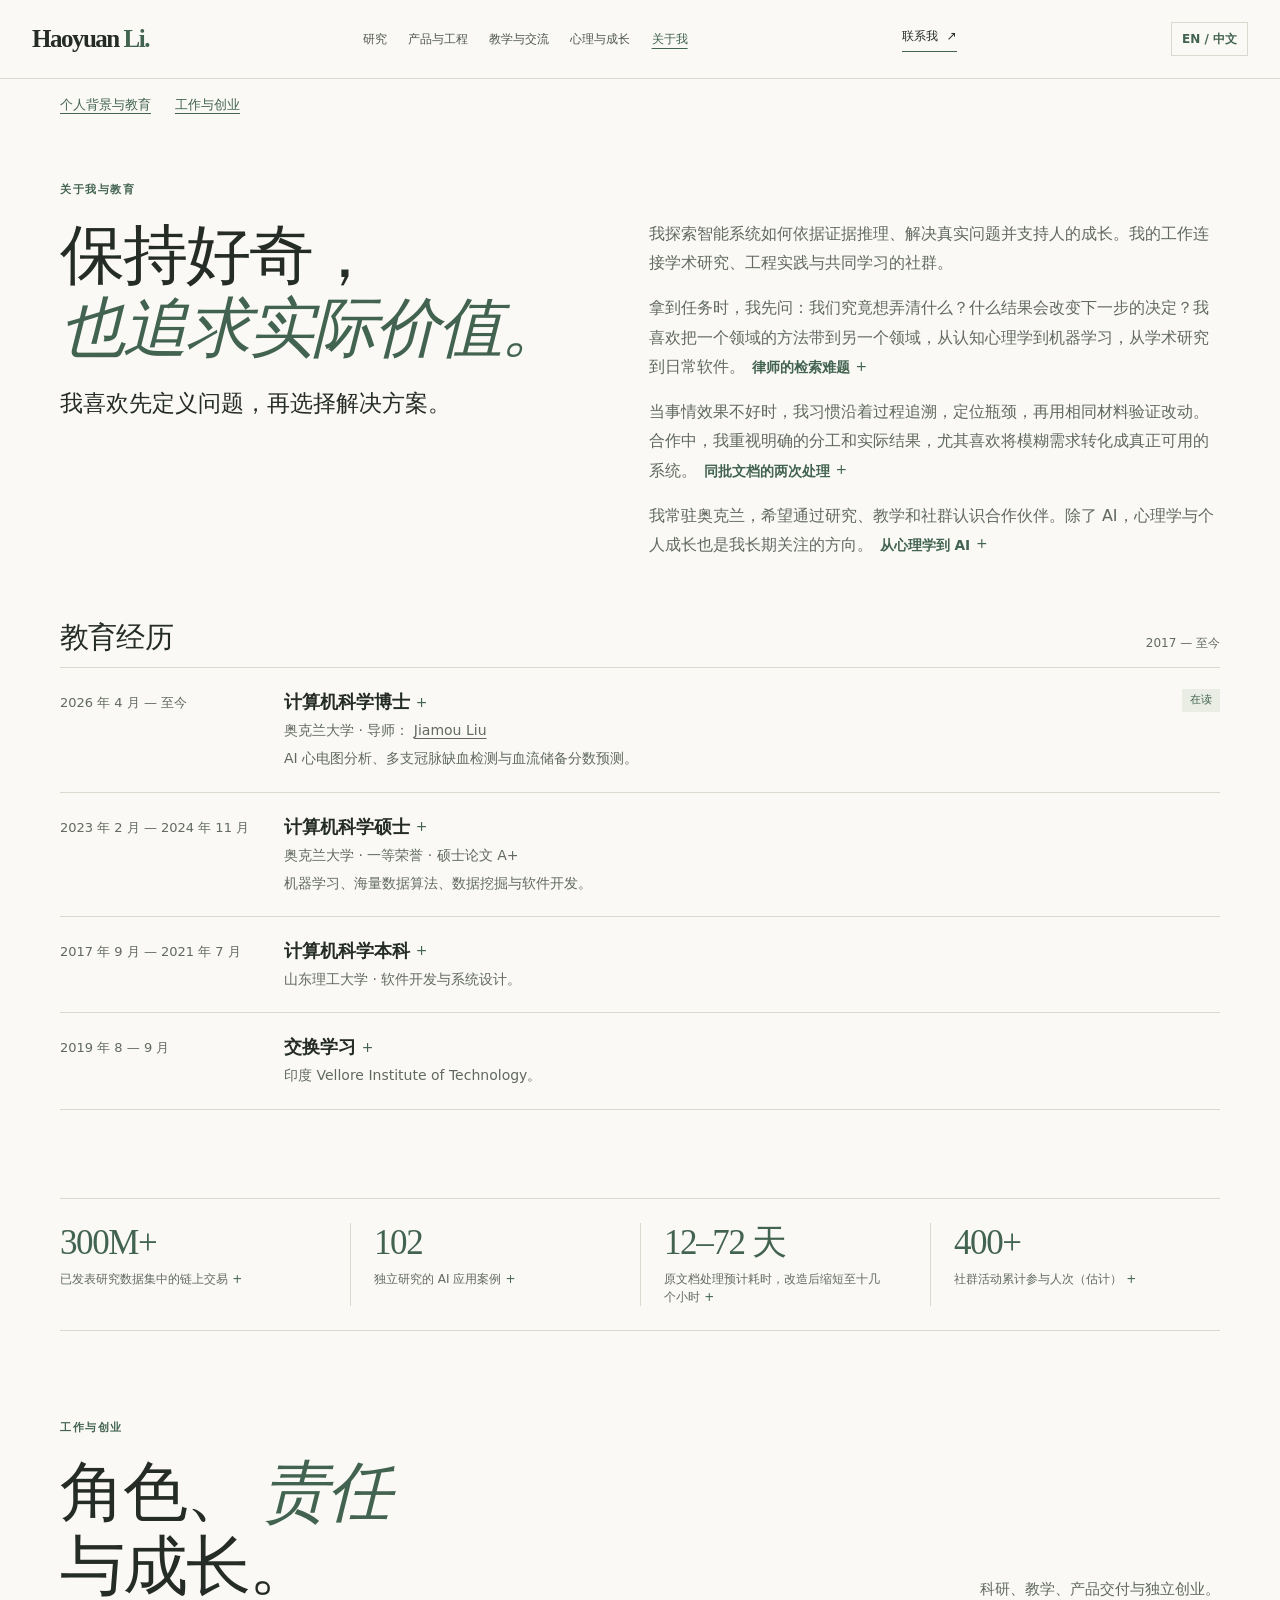
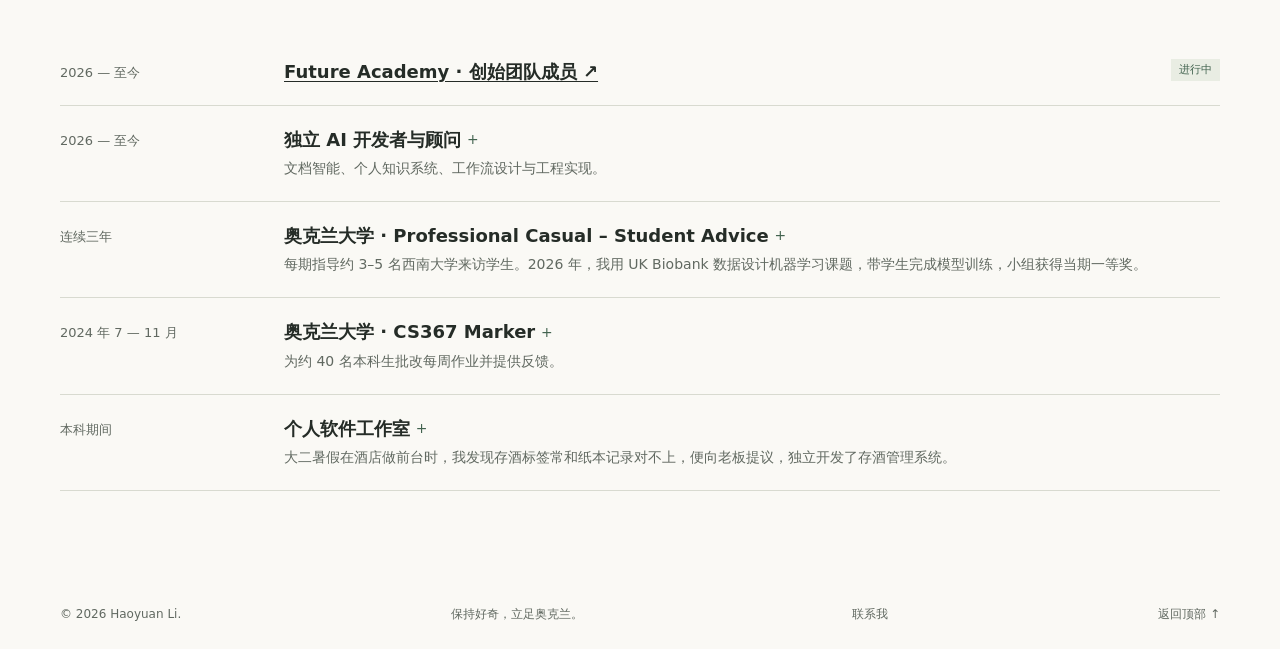
==== about-zh.html @ 409feafe "Organize the bilingual portfolio around four areas and three featured cases" ====
<!DOCTYPE html>
<html lang="zh-CN">
<head>
<meta charset="utf-8"><meta content="width=device-width,initial-scale=1" name="viewport"><meta content="#f8f7f2" name="theme-color"><meta content="Haoyuan (Erickson) Li — 奥克兰的 AI 研究者、开发者与教育者。" name="description"><title>关于我 · Haoyuan Li</title><link href="styles.css?v=sections1" rel="stylesheet">
</head>
<body data-page="about">
<a class="skip" href="#main">跳到正文</a>
<header class="site-header"><div class="nav-wrap"><a class="brand" href="zh.html">Haoyuan<span> Li.</span></a><button aria-controls="navLinks" aria-expanded="false" class="mobile-menu" id="menuToggle">菜单 <span>☰</span></button><nav aria-label="Main navigation" id="navLinks"><a href="research-zh.html">研究</a><a href="projects-zh.html">产品与工程</a><a href="community-zh.html">教学与交流</a><a href="wellbeing-zh.html">心理与成长</a><a href="about-zh.html" aria-current="page">关于我</a></nav><a class="nav-contact" href="zh.html#contact">联系我 <span>↗</span></a><a aria-label="Switch to English" class="language-switch" href="about.html">EN / 中文</a></div></header>
<main id="main">
<div class="page-index wrap"><a href="#about">个人背景与教育</a><a href="#experience">工作与创业</a></div>
<section class="wrap section" id="about"><div class="section-label">关于我与教育</div><div class="intro-grid"><div><h1 class="section-title">保持好奇，<br><em>也追求实际价值。</em></h1><p class="lead">我喜欢先定义问题，再选择解决方案。</p></div><div class="prose"><p>我探索智能系统如何依据证据推理、解决真实问题并支持人的成长。我的工作连接学术研究、工程实践与共同学习的社群。</p><p data-detail-card="approach">拿到任务时，我先问：我们究竟想弄清什么？什么结果会改变下一步的决定？我喜欢把一个领域的方法带到另一个领域，从认知心理学到机器学习，从学术研究到日常软件。<button type="button" class="detail-trigger inline-detail" data-detail="approach" aria-haspopup="dialog" aria-controls="entry-dialog" aria-label="查看详情 · 律师的检索难题">律师的检索难题<span class="detail-plus" aria-hidden="true">+</span></button></p><p data-detail-card="improve">当事情效果不好时，我习惯沿着过程追溯，定位瓶颈，再用相同材料验证改动。合作中，我重视明确的分工和实际结果，尤其喜欢将模糊需求转化成真正可用的系统。<button type="button" class="detail-trigger inline-detail" data-detail="improve" aria-haspopup="dialog" aria-controls="entry-dialog" aria-label="查看详情 · 同批文档的两次处理">同批文档的两次处理<span class="detail-plus" aria-hidden="true">+</span></button></p><p data-detail-card="connections">我常驻奥克兰，希望通过研究、教学和社群认识合作伙伴。除了 AI，心理学与个人成长也是我长期关注的方向。<button type="button" class="detail-trigger inline-detail" data-detail="connections" aria-haspopup="dialog" aria-controls="entry-dialog" aria-label="查看详情 · 从心理学到 AI">从心理学到 AI<span class="detail-plus" aria-hidden="true">+</span></button></p></div></div>
<div class="subhead"><h3>教育经历</h3><span>2017 — 至今</span></div><div class="timeline"><article data-detail-card="phd"><time>2026 年 4 月 — 至今</time><div><h4><button type="button" class="detail-trigger" data-detail="phd" aria-haspopup="dialog" aria-controls="entry-dialog" aria-label="查看详情 · 计算机科学博士">计算机科学博士<span class="detail-plus" aria-hidden="true">+</span></button></h4><p>奥克兰大学 · 导师： <a href="https://profiles.auckland.ac.nz/jiamou-liu" rel="noopener noreferrer" target="_blank">Jiamou Liu</a></p><p>AI 心电图分析、多支冠脉缺血检测与血流储备分数预测。</p></div><span class="tag">在读</span></article><article data-detail-card="masters"><time>2023 年 2 月 — 2024 年 11 月</time><div><h4><button type="button" class="detail-trigger" data-detail="masters" aria-haspopup="dialog" aria-controls="entry-dialog" aria-label="查看详情 · 计算机科学硕士">计算机科学硕士<span class="detail-plus" aria-hidden="true">+</span></button></h4><p>奥克兰大学 · 一等荣誉 · 硕士论文 A+</p><p>机器学习、海量数据算法、数据挖掘与软件开发。</p></div></article><article data-detail-card="bachelor"><time>2017 年 9 月 — 2021 年 7 月</time><div><h4><button type="button" class="detail-trigger" data-detail="bachelor" aria-haspopup="dialog" aria-controls="entry-dialog" aria-label="查看详情 · 计算机科学本科">计算机科学本科<span class="detail-plus" aria-hidden="true">+</span></button></h4><p>山东理工大学 · 软件开发与系统设计。</p></div></article><article data-detail-card="exchange"><time>2019 年 8 — 9 月</time><div><h4><button type="button" class="detail-trigger" data-detail="exchange" aria-haspopup="dialog" aria-controls="entry-dialog" aria-label="查看详情 · 交换学习">交换学习<span class="detail-plus" aria-hidden="true">+</span></button></h4><p>印度 Vellore Institute of Technology。</p></div></article></div></section>
<div class="wrap"><div class="stats-strip"><div data-detail-card="eth"><strong><button type="button" class="detail-trigger" data-detail="eth" aria-haspopup="dialog" aria-controls="entry-dialog" aria-label="查看详情 · 300M+ 已发表研究数据集中的链上交易">300M+</button></strong><span class="stat-caption">已发表研究数据集中的链上交易<span class="detail-plus" aria-hidden="true">+</span></span></div><div data-detail-card="atlas"><strong><button type="button" class="detail-trigger" data-detail="atlas" aria-haspopup="dialog" aria-controls="entry-dialog" aria-label="查看详情 · 102 独立研究的 AI 应用案例">102</button></strong><span class="stat-caption">独立研究的 AI 应用案例<span class="detail-plus" aria-hidden="true">+</span></span></div><div data-detail-card="legal"><strong><button type="button" class="detail-trigger" data-detail="legal" aria-haspopup="dialog" aria-controls="entry-dialog" aria-label="查看详情 · 12–72 天 原文档处理预计耗时，改造后缩短至十几个小时">12–72 天</button></strong><span class="stat-caption">原文档处理预计耗时，改造后缩短至十几个小时<span class="detail-plus" aria-hidden="true">+</span></span></div><div data-detail-card="horizon"><strong><button type="button" class="detail-trigger" data-detail="horizon" aria-haspopup="dialog" aria-controls="entry-dialog" aria-label="查看详情 · 400+ 社群活动累计参与人次（估计）">400+</button></strong><span class="stat-caption">社群活动累计参与人次（估计）<span class="detail-plus" aria-hidden="true">+</span></span></div></div></div>
<section class="wrap section" id="experience"><div class="section-label">工作与创业</div><div class="section-head"><h2>角色、 <em>责任</em><br>与成长。</h2><p>科研、教学、产品交付与独立创业。</p></div><div class="timeline"><article><time>2026 — 至今</time><div><h4><a href="community-zh.html#future-academy-team">Future Academy · 创始团队成员 ↗</a></h4></div><span class="tag">进行中</span></article><article data-detail-card="consultant"><time>2026 — 至今</time><div><h4><button type="button" class="detail-trigger" data-detail="consultant" aria-haspopup="dialog" aria-controls="entry-dialog" aria-label="查看详情 · 独立 AI 开发者与顾问">独立 AI 开发者与顾问<span class="detail-plus" aria-hidden="true">+</span></button></h4><p>文档智能、个人知识系统、工作流设计与工程实现。</p></div></article><article data-detail-card="mentoring"><time>连续三年</time><div><h4><button type="button" class="detail-trigger" data-detail="mentoring" aria-haspopup="dialog" aria-controls="entry-dialog" aria-label="查看详情 · 奥克兰大学 · Professional Casual – Student Advice">奥克兰大学 · Professional Casual – Student Advice<span class="detail-plus" aria-hidden="true">+</span></button></h4><p>每期指导约 3–5 名西南大学来访学生。2026 年，我用 UK Biobank 数据设计机器学习课题，带学生完成模型训练，小组获得当期一等奖。</p></div></article><article data-detail-card="marker"><time>2024 年 7 — 11 月</time><div><h4><button type="button" class="detail-trigger" data-detail="marker" aria-haspopup="dialog" aria-controls="entry-dialog" aria-label="查看详情 · 奥克兰大学 · CS367 Marker">奥克兰大学 · CS367 Marker<span class="detail-plus" aria-hidden="true">+</span></button></h4><p>为约 40 名本科生批改每周作业并提供反馈。</p></div></article><article data-detail-card="studio"><time>本科期间</time><div><h4><button type="button" class="detail-trigger" data-detail="studio" aria-haspopup="dialog" aria-controls="entry-dialog" aria-label="查看详情 · 个人软件工作室">个人软件工作室<span class="detail-plus" aria-hidden="true">+</span></button></h4><p>大二暑假在酒店做前台时，我发现存酒标签常和纸本记录对不上，便向老板提议，独立开发了存酒管理系统。</p></div></article></div></section>
</main><footer class="wrap"><span>© <span id="year">2026</span> Haoyuan Li.</span><span>保持好奇，立足奥克兰。</span><a href="zh.html#contact">联系我</a><a href="#main">返回顶部 ↑</a></footer><dialog id="entry-dialog" aria-labelledby="detail-title"><div class="detail-panel"><div class="detail-bar"><span id="detail-section" class="label"></span><button type="button" id="detail-close" autofocus="autofocus">关闭</button></div><h2 id="detail-title"></h2><div id="detail-body"></div></div></dialog><script src="details.zh.js" defer></script><script defer src="script.js?v=sections1"></script></body></html>
---- styles.css ----
:root{--paper:#faf9f5;--wash:#f0f0e8;--ink:#252c27;--muted:#616961;--accent:#42634f;--line:#d8dad0;--serif:Georgia,'Times New Roman',serif;--sans:system-ui,-apple-system,BlinkMacSystemFont,'Segoe UI',Arial,sans-serif}*{box-sizing:border-box}html{scroll-behavior:smooth;scroll-padding-top:94px}body{margin:0;background:var(--paper);color:var(--ink);font-family:var(--sans);font-size:15px;line-height:1.7}a{color:inherit;text-decoration:none}a:hover{color:var(--accent)}a:focus-visible,button:focus-visible,summary:focus-visible,[tabindex]:focus-visible{outline:2px solid var(--accent);outline-offset:5px}button{font:inherit;cursor:pointer}img{display:block;width:100%;height:auto}h1,h2,h3,h4,p,figure,blockquote{margin:0}h1,h2,h3,h4{font-weight:400;line-height:1.12}h1,h2,h3{font-family:var(--serif)}em{font-weight:400;color:var(--accent)}h2{font-size:clamp(40px,5.1vw,68px);letter-spacing:-.045em}h3{font-size:29px;letter-spacing:-.028em}h4{font-size:18px;font-weight:600;line-height:1.4}p{color:var(--muted)}.wrap{width:min(1160px,calc(100% - 96px));margin:0 auto}.skip{position:fixed;top:-100px;left:12px;z-index:100;background:white;padding:10px}.skip:focus{top:12px}.site-header{position:sticky;top:0;z-index:20;background:rgba(250,249,245,.97);border-bottom:1px solid var(--line)}.nav-wrap{width:min(1320px,calc(100% - 64px));min-height:78px;margin:auto;display:flex;align-items:center;justify-content:space-between;gap:24px}.brand{font-family:var(--serif);font-weight:700;font-size:25px;letter-spacing:-.06em;white-space:nowrap}.brand span{color:var(--accent)}nav{display:flex;gap:clamp(12px,1.65vw,25px);align-items:center}nav a{font-size:12px;font-weight:550;color:#505850;white-space:nowrap}nav a:hover,.text-link:hover{text-decoration:underline;text-underline-offset:5px}.nav-contact{font-size:12px;border-bottom:1px solid var(--accent);white-space:nowrap;padding-bottom:4px}.nav-contact span{padding-left:5px}.mobile-menu{display:none;background:none;border:none}.hero{display:grid;grid-template-columns:1.05fr 1fr;align-items:center;gap:clamp(36px,6vw,90px);padding-top:72px;padding-bottom:50px}.eyebrow,.section-label,.label{font-size:11px;letter-spacing:.14em;text-transform:uppercase;font-weight:650;color:var(--accent)}.eyebrow{display:flex;align-items:center;gap:9px;margin-bottom:24px}.small-dot{width:7px;height:7px;border-radius:50%;background:var(--accent)}h1{font-size:clamp(63px,7.25vw,105px);letter-spacing:-.065em;line-height:.99}.hero h1 em{font-size:.72em;letter-spacing:-.055em}.period{color:var(--accent)}.hero-role{font-size:20px;font-weight:550;color:var(--ink);margin:25px 0 12px;letter-spacing:-.025em}.hero-intro{font-size:16px;line-height:1.78;max-width:520px}.hero-actions{display:flex;gap:12px;flex-wrap:wrap;margin:26px 0 24px}.button{display:inline-flex;align-items:center;justify-content:center;gap:28px;padding:12px 19px;border:1px solid var(--accent);font-size:13px;font-weight:600;transition:background .15s,color .15s}.button.solid{background:var(--accent);color:white}.button.solid:hover{background:#304b3b}.button.outline{color:var(--accent)}.button.outline:hover{background:#e9ede5}.affiliation{font-size:12px;line-height:1.9}.affiliation a{border-bottom:1px solid #a8b3a6}.affiliation span{padding:0 5px}.hero-photo{position:relative;align-self:center}.hero-photo img{height:clamp(360px,40vw,490px);object-fit:cover;object-position:46% 50%;border-radius:2px}.hero-photo:before{content:'';position:absolute;inset:-12px 12px 38px -12px;border:1px solid #b7c0af;pointer-events:none;z-index:-1}.hero-photo figcaption{display:flex;justify-content:space-between;gap:12px;font-size:11px;color:var(--muted);padding:11px 0 0}.stats-strip{border-top:1px solid var(--line);border-bottom:1px solid var(--line);display:grid;grid-template-columns:repeat(4,1fr);padding:24px 0;gap:0}.stats-strip div{padding:0 23px;border-left:1px solid var(--line)}.stats-strip div:first-child{border-left:none;padding-left:0}.stats-strip strong{font-family:var(--serif);font-weight:400;font-size:35px;letter-spacing:-.04em;line-height:1.15;display:block;color:var(--accent)}.stats-strip span{display:block;font-size:12px;line-height:1.5;color:var(--muted);margin-top:7px;max-width:220px}.section{padding-top:88px;padding-bottom:88px}.section-label{margin-bottom:19px}.intro-grid{display:grid;grid-template-columns:.95fr 1.05fr;gap:72px}.lead{font-family:var(--serif);font-size:23px;color:var(--ink);line-height:1.4;margin-top:23px;max-width:450px}.prose p{margin-bottom:15px;font-size:16px;line-height:1.85}.subhead,.gallery-header{margin-top:46px;padding-bottom:14px;display:flex;align-items:baseline;justify-content:space-between;border-bottom:1px solid var(--line)}.subhead span{font-size:12px;color:var(--muted)}.timeline article{display:grid;grid-template-columns:200px minmax(0,1fr) auto;gap:24px;padding:21px 0;border-bottom:1px solid var(--line);align-items:start}.timeline time{color:var(--muted);font-size:13px;padding-top:3px}.timeline p{font-size:14px;line-height:1.65;margin-top:5px}.timeline a{text-decoration:underline;text-underline-offset:3px}.tag{font-size:11px;background:#e9ede3;color:var(--accent);padding:2px 8px;white-space:nowrap}.wash{background:var(--wash)}.section-head{display:flex;justify-content:space-between;align-items:end;gap:32px;margin-bottom:35px}.section-head>p{max-width:315px;font-size:15px;line-height:1.75}.research-grid{display:grid;grid-template-columns:1.1fr 1fr;gap:24px}.research-feature{background:#e1e7dc;border:1px solid #d3dbce;padding:34px;display:flex;flex-direction:column;min-height:350px}.research-feature h3{font-size:clamp(31px,3.5vw,48px);margin:20px 0 16px;max-width:450px}.research-feature p{font-size:16px;line-height:1.8}.tags{display:flex;flex-wrap:wrap;gap:6px;margin-top:20px}.tags span{font-size:11px;padding:3px 9px;border:1px solid #c8d0c3;border-radius:2px;color:#4b5a4f}.feature-bottom{display:flex;align-items:flex-end;justify-content:space-between;gap:10px;border-top:1px solid #c4cfc1;padding-top:15px;margin-top:auto;font-size:11px;color:#4b5a4f}.feature-bottom a{white-space:nowrap;font-weight:600}.research-side{display:grid;gap:0;border-top:1px solid var(--line)}.research-side article{border-bottom:1px solid var(--line);padding:20px 0}.research-side h3{margin:7px 0;font-size:27px}.research-side p{font-size:14px;line-height:1.6}.research-service{display:grid;grid-template-columns:1fr 1fr;gap:30px;align-items:center;margin-top:36px}.research-service img{height:230px;object-fit:cover;border-radius:2px}.research-service h3{margin:10px 0}.pub-toolbar{display:flex;justify-content:space-between;align-items:center;border-bottom:1px solid var(--line);gap:10px;padding-bottom:15px}.filters{display:flex;gap:8px;flex-wrap:wrap}.filters button{border:1px solid var(--line);background:transparent;color:var(--muted);padding:6px 13px;font-size:12px}.filters button.active{background:var(--accent);color:white;border-color:var(--accent)}#paperCount{font-size:12px;color:var(--muted);white-space:nowrap}.paper{display:grid;grid-template-columns:100px minmax(0,1fr) 70px;gap:22px;padding:23px 0;border-bottom:1px solid var(--line)}.paper-year{font-family:var(--serif);font-size:24px;color:var(--accent)}.paper-meta{display:flex;flex-wrap:wrap;gap:8px;align-items:center;color:var(--muted);font-size:12px}.paper-meta span:first-child{font-weight:650;color:var(--accent)}.paper h3{font-size:25px;margin:8px 0;line-height:1.3}.paper h3 a:hover{text-decoration:underline;text-underline-offset:4px}.paper p{font-size:14px;line-height:1.65}.paper .contribution{font-size:12px;margin-top:6px}.paper-link{font-size:12px;color:var(--accent);justify-self:end;align-self:center;white-space:nowrap}.note{font-size:12px;margin-top:14px;color:var(--muted)}.project-grid{display:grid;grid-template-columns:repeat(2,minmax(0,1fr));gap:15px}.project{padding:27px 30px;background:var(--paper);border:1px solid var(--line);min-height:240px;display:flex;flex-direction:column;align-items:flex-start}.project.featured{background:#e3e9df;border-color:#cbd5c7}.project h3{font-size:31px;margin:12px 0}.project p{font-size:14px;line-height:1.75;margin-bottom:10px}.metric{font-family:var(--serif);color:var(--accent);font-size:35px;letter-spacing:-.045em;line-height:1.2;margin:0 0 12px}.metric span{font-family:var(--sans);font-size:23px}.metric small{font-size:22px}.text-link{color:var(--accent);font-size:13px;font-weight:650;margin-top:auto;padding-top:7px}.other-projects{border-top:1px solid var(--line);border-bottom:1px solid var(--line);margin-top:27px}.other-projects summary{display:flex;justify-content:space-between;cursor:pointer;padding:17px 0;list-style:none;font-weight:600}.other-projects summary::-webkit-details-marker{display:none}.other-projects[open] summary span{transform:rotate(45deg)}.other-projects p{padding-bottom:10px;font-size:14px}.wellbeing-note{margin-top:38px;background:#f1eee6;padding:34px 40px;border-left:3px solid #9a8e72}.wellbeing-note blockquote{font-family:var(--serif);font-size:clamp(26px,4vw,42px);line-height:1.25;letter-spacing:-.03em;margin:13px 0}.wellbeing-note p{font-size:13px}.community-grid{display:grid;grid-template-columns:1.16fr 1fr;gap:20px}.community-main{background:var(--paper);border:1px solid var(--line)}.community-main>img{height:300px;object-fit:cover;object-position:center 45%}.photo-copy{padding:25px}.photo-copy h3{font-size:34px;margin:10px 0}.photo-copy p{font-size:14px;margin-top:10px}.community-side{display:grid;gap:20px}.community-side article{display:grid;grid-template-columns:40% 1fr;border:1px solid var(--line);background:var(--paper);overflow:hidden;align-items:stretch}.community-side img{height:100%;min-height:180px;object-fit:cover}.community-side article>div{padding:21px}.community-side h3{font-size:25px;margin:8px 0}.community-side p{font-size:13px;line-height:1.65}.gallery-controls{display:flex;gap:8px}.gallery-controls button{background:none;border:1px solid #b9c3b5;color:var(--accent);width:37px;height:34px}.gallery{display:flex;gap:14px;overflow:auto;scroll-snap-type:x mandatory;padding:16px 0 12px;scrollbar-width:thin}.gallery figure{min-width:calc((100% - 42px)/4);flex:0 0 calc((100% - 42px)/4);scroll-snap-align:start}.gallery img{height:190px;object-fit:cover;object-position:center 45%;border-radius:2px}.gallery figcaption{font-size:12px;color:var(--muted);padding-top:8px}.contact-section{background:#e0e6db;padding:68px 0}.contact-grid{display:grid;grid-template-columns:1.1fr 1fr;gap:65px;align-items:center}.contact-grid h2{font-size:clamp(38px,4.8vw,61px)}.contact-grid p{margin:18px 0 22px;max-width:480px}.contact-links{border-top:1px solid #c0cabb}.contact-links a{display:block;position:relative;border-bottom:1px solid #c0cabb;padding:12px 26px 12px 0;font-size:15px;overflow-wrap:anywhere}.contact-links span{display:block;color:var(--muted);font-size:11px;letter-spacing:.08em;text-transform:uppercase}.contact-links b{position:absolute;right:2px;top:23px;color:var(--accent)}footer{display:flex;justify-content:space-between;align-items:center;gap:16px;font-size:12px;color:var(--muted);padding:25px 0}footer a{white-space:nowrap}@media(max-width:1050px){.nav-wrap{width:calc(100% - 48px);gap:16px}.nav-contact{display:none}.wrap{width:calc(100% - 64px)}.hero{gap:36px}.intro-grid{gap:42px}.community-side article{grid-template-columns:1fr}.community-side img{height:140px;min-height:0}.community-side article>div{padding:15px}.community-main>img{height:320px}.research-feature{min-height:390px}.feature-bottom{margin-top:24px}}@media(max-width:940px){html{scroll-padding-top:72px}.nav-wrap{width:calc(100% - 36px);min-height:64px}.mobile-menu{display:block;font-size:13px;color:var(--ink);padding:8px 0}.mobile-menu span{margin-left:4px}nav{display:none;position:absolute;top:63px;left:0;right:0;background:var(--paper);border-bottom:1px solid var(--line);padding:15px 20px;flex-direction:column;align-items:stretch;gap:0}nav.open{display:flex}nav a{padding:10px 4px;font-size:14px}}
@media(max-width:760px){.wrap{width:calc(100% - 36px)}.hero{grid-template-columns:1fr;gap:29px;padding-top:35px;padding-bottom:27px}.hero h1{font-size:clamp(60px,14vw,83px)}.hero-role{font-size:18px;margin:18px 0 9px}.hero-intro{font-size:15px}.eyebrow{margin-bottom:18px}.hero-actions{margin:20px 0}.hero-photo img{height:auto;aspect-ratio:1.25;object-fit:cover}.hero-photo:before{inset:-7px 7px 28px -7px}.stats-strip{grid-template-columns:1fr 1fr;padding:0}.stats-strip div{padding:16px 10px 16px 15px;border-bottom:1px solid var(--line)}.stats-strip div:nth-child(3){border-left:none;padding-left:0;border-bottom:0}.stats-strip div:nth-child(4){border-bottom:0}.stats-strip strong{font-size:28px}.stats-strip span{font-size:11px}.section{padding:55px 0}.section-label{margin-bottom:13px}.intro-grid,.research-grid,.research-service,.community-grid,.contact-grid{grid-template-columns:1fr;gap:24px}.lead{margin-top:15px;font-size:21px}.prose p{font-size:15px}.section-head{align-items:start;flex-direction:column;gap:13px;margin-bottom:24px}.section-head>p{max-width:100%}.subhead{margin-top:24px}.timeline article{grid-template-columns:1fr auto;gap:4px 9px;padding:16px 0}.timeline time{grid-column:1/-1}.timeline p{font-size:13px}.research-feature{padding:23px;min-height:0}.research-feature h3{font-size:36px}.research-feature p{font-size:15px}.feature-bottom{flex-wrap:wrap}.research-service{margin-top:25px;gap:18px}.research-service img{height:auto;aspect-ratio:1.7;object-fit:cover}.paper{grid-template-columns:1fr auto;gap:5px 12px;padding:19px 0}.paper-year{grid-column:1/-1;font-size:20px}.paper h3{font-size:21px}.paper p{font-size:13px}.paper-link{align-self:start;padding-top:6px}.pub-toolbar{align-items:start}.filters{gap:5px}.filters button{font-size:11px;padding:6px 9px}.project-grid{grid-template-columns:1fr;gap:10px}.project{padding:23px;min-height:0}.project h3{font-size:28px}.metric{font-size:32px}.wellbeing-note{padding:24px}.community-main>img{height:240px}.community-side article{grid-template-columns:40% 1fr}.community-side img{height:100%;min-height:160px}.community-side h3{font-size:21px}.community-side p{font-size:12px}.gallery figure{min-width:64%;flex-basis:64%}.gallery img{height:180px}.contact-section{padding:45px 0}.contact-grid{gap:28px}.contact-links a{font-size:14px}footer{flex-wrap:wrap;font-size:11px}footer>span:nth-child(2){display:none}}@media(prefers-reduced-motion:reduce){html{scroll-behavior:auto}*{transition:none!important}}
.language-switch{font-size:12px;white-space:nowrap;border:1px solid var(--line);padding:6px 10px;color:var(--accent);font-weight:600}.nav-wrap{gap:12px}html[lang=zh-CN]{--serif:'Noto Serif CJK SC','Songti SC',SimSun,Georgia,serif;--sans:'PingFang SC','Microsoft YaHei',system-ui,sans-serif}html[lang=zh-CN] h1{font-family:Georgia,serif}html[lang=zh-CN] h2{letter-spacing:-.03em} @media(max-width:1050px){.language-switch{margin-left:auto}}
.gallery img[src="assets/mentoring.jpg"]{transform:rotate(180deg)}

/* The heading remains the entry point for each piece of work. */
.detail-trigger {
  display: inline;
  border: 0;
  padding: 0;
  background: none;
  color: inherit;
  font: inherit;
  letter-spacing: inherit;
  line-height: inherit;
  text-align: start;
}
[data-detail-card] { cursor: pointer; }
.detail-trigger:hover, [data-detail-card]:hover .detail-trigger {
  color: var(--accent);
  text-decoration: underline;
  text-decoration-thickness: 1px;
  text-underline-offset: .16em;
}
.detail-trigger .detail-plus {
  display: inline-block;
  width: auto;
  margin: 0 0 0 .42em;
  padding: 0;
  color: var(--accent);
  font: 500 .87rem/1 var(--sans);
  vertical-align: .12em;
}
.stats-strip .detail-trigger .detail-plus { font-size: .83rem; }
.prose .inline-detail {
  margin-inline-start: .5em;
  color: var(--accent);
  font: 600 .86rem/1.5 var(--sans);
  white-space: normal;
}
html:has(#entry-dialog[open]) { overflow: hidden; }
#entry-dialog {
  width: min(36rem, calc(100% - 2rem));
  max-width: none;
  max-height: min(80vh, 44rem);
  max-height: min(80dvh, 44rem);
  padding: 0;
  border: 1px solid var(--line);
  background: var(--paper);
  color: var(--ink);
  box-shadow: 0 18px 70px rgba(26, 39, 29, .16);
  overscroll-behavior: contain;
}
#entry-dialog::backdrop { background: rgba(29, 39, 32, .44); }
.detail-panel { padding: 0 clamp(1.25rem, 4vw, 2.25rem) 2rem; }
.detail-bar {
  position: sticky;
  top: 0;
  display: flex;
  align-items: center;
  justify-content: space-between;
  gap: 1rem;
  padding: 1rem 0 .8rem;
  background: var(--paper);
  border-bottom: 1px solid var(--line);
}
#detail-close {
  border: 1px solid var(--line);
  background: transparent;
  padding: .32rem .85rem;
  color: var(--accent);
  font-size: .9rem;
}
#detail-close:hover { border-color: var(--accent); }
#detail-title {
  margin: 1.15rem 0 1rem;
  font-size: clamp(1.55rem, 4vw, 2.15rem);
  line-height: 1.25;
  letter-spacing: -.025em;
}
#detail-body p { margin-top: .85rem; font-size: 1rem; line-height: 1.78; }
.stats-strip .stat-caption .detail-plus {
  display: inline;
  margin-inline-start: .35em;
  color: var(--accent);
}

.research-service.business-visit img { width:100%; height:auto; aspect-ratio:auto; }
.talk-list { display:grid; grid-template-columns:repeat(3,minmax(0,1fr)); gap:28px; }
.talk-list article { padding:20px 0; border-bottom:1px solid var(--line); }
.talk-list h4 { margin:7px 0; }
.talk-list p { font-size:14px; line-height:1.7; }
@media(max-width:760px) { .talk-list { grid-template-columns:1fr; gap:0; } }

.academy-photo { width:min(100%, 26rem); margin:16px 0 0; }
.academy-photo img { border-radius:2px; }
.academy-photo figcaption { margin-top:6px; font-size:13px; color:var(--muted); }
.gallery #nz-community img, .gallery #ai-teaching img { object-fit:contain; background:var(--wash); }
.academy-photo a, #nz-community a, #ai-teaching a { display:block; cursor:zoom-in; }

.visit-photos { display:grid; grid-template-columns:repeat(auto-fit,minmax(min(100%,220px),1fr)); gap:20px; margin-top:24px; }
.visit-photos figure { margin:0; max-width:100%; }
.visit-photos a { display:block; }
.visit-photos img { height:clamp(235px,30vw,360px); object-fit:contain; background:var(--paper); }
.visit-photos figcaption { margin-top:6px; color:var(--muted); font-size:13px; }
.visit-photos a, .business-visit a { cursor:zoom-in; }

.forum-photo { margin:0; align-self:center; }
.forum-photo a { display:block; cursor:zoom-in; }
.community-side .forum-photo img { height:auto; min-height:0; }
.forum-photo figcaption { padding:5px 10px; font-size:12px; color:var(--muted); }

/* Portfolio overview and dedicated subject pages */
nav a[aria-current="page"] { color:var(--accent); text-decoration:underline; text-underline-offset:5px; }
.destinations { padding:32px 0 62px; border-top:1px solid var(--line); }
.destinations h2, .selected-work h2 { font-size:clamp(31px,4vw,52px); margin-bottom:24px; }
.direction-grid { display:grid; grid-template-columns:repeat(4,minmax(0,1fr)); gap:20px; }
.direction-link { display:grid; grid-template-columns:1fr auto; align-content:start; column-gap:8px; border-top:2px solid var(--accent); padding:18px 0 8px; }
.direction-link h3 { font-size:clamp(21px,1.9vw,28px); line-height:1.18; }
.direction-link span, .work-grid h3 span { color:var(--accent); font:normal 17px var(--sans); }
.direction-link p { grid-column:1/-1; margin-top:10px; font-size:14px; }
.selected-work { background:var(--wash); padding:58px 0 68px; }
.work-grid { display:grid; grid-template-columns:repeat(3,minmax(0,1fr)); gap:20px; }
.work-grid article { padding:24px; border:1px solid var(--line); background:var(--paper); }
.work-grid h3 { font-size:clamp(24px,2.3vw,34px); line-height:1.18; }
.work-grid p { margin-top:14px; font-size:15px; line-height:1.75; }
.direction-link:hover h3, .work-grid a:hover { text-decoration:underline; text-underline-offset:4px; }
.section-title { font:400 clamp(40px,5.1vw,68px)/1.12 var(--serif); letter-spacing:-.045em; }
html[lang=zh-CN] .section-title { font-family:var(--serif); letter-spacing:-.03em; }
.page-index { display:flex; gap:12px 24px; flex-wrap:wrap; padding:15px 0; font-size:13px; }
.page-index a, .related-case a { color:var(--accent); text-decoration:underline; text-underline-offset:4px; }
body:not([data-page="home"]) main > section:first-of-type { padding-top:50px; }
.related-case { margin-top:24px; }
.academy-story { margin:48px 0 0; padding:32px 0 0; border-top:1px solid var(--line); }
.academy-story h2 { font-size:clamp(30px,3.7vw,46px); }
.academy-grid { display:grid; grid-template-columns:1fr 1fr; gap:28px; margin-top:24px; }
.academy-grid figure { width:100%; margin:0 0 14px; }
.academy-grid figure img { width:100%; height:auto; }
.academy-grid figcaption { font-size:13px; color:var(--muted); margin-top:6px; }
.academy-grid h3 { margin-bottom:8px; font-size:26px; }
@media(max-width:850px) {
  .direction-grid { grid-template-columns:1fr 1fr; }
}
@media(max-width:760px) {
  body[data-page="home"] .hero { padding-top:28px; gap:18px; }
  body[data-page="home"] .hero-photo img { max-height:220px; object-position:50% 48%; }
  .destinations, .selected-work { padding:32px 0; }
  .direction-grid { gap:14px; }
  .direction-link { padding-top:12px; }
  .direction-link h3 { font-size:21px; }
  .direction-link p { font-size:13px; }
  .work-grid, .academy-grid { grid-template-columns:1fr; gap:14px; }
  .work-grid article { padding:19px; }
  body:not([data-page="home"]) main > section:first-of-type { padding-top:30px; }
}
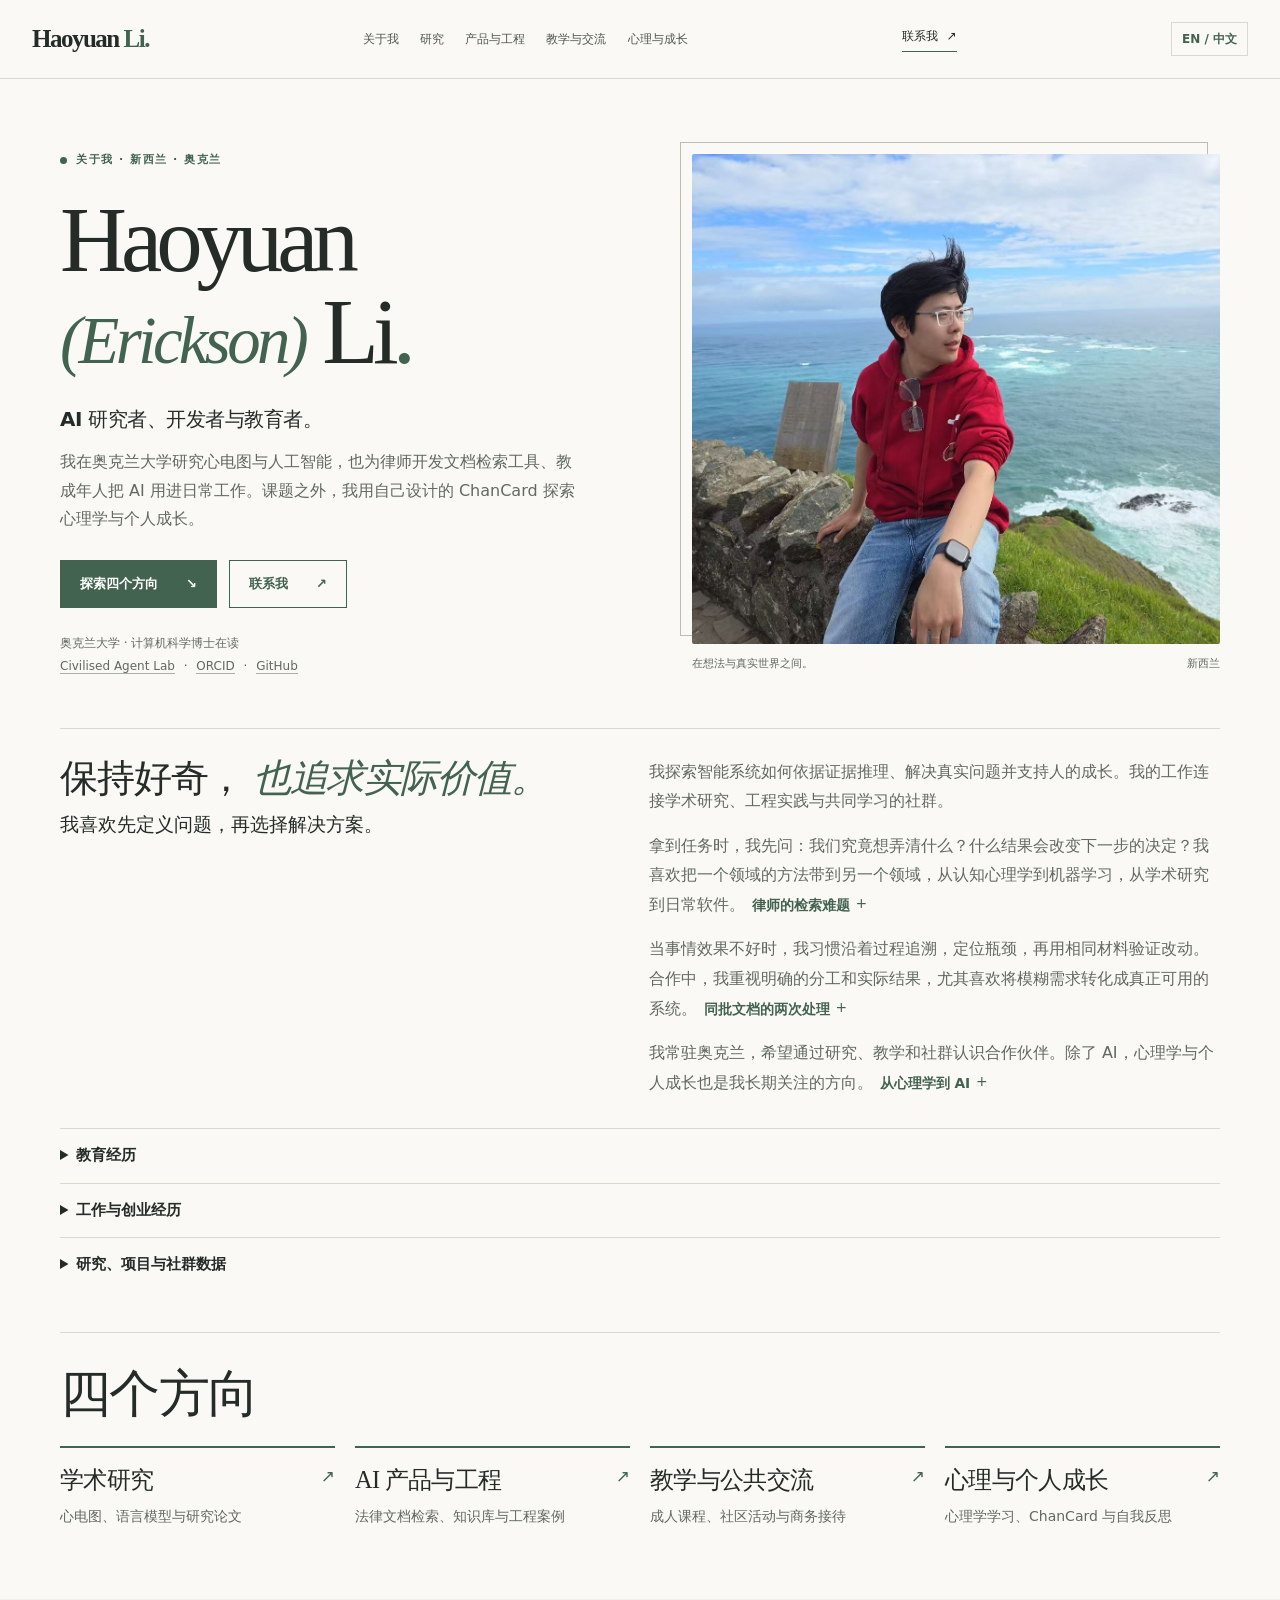
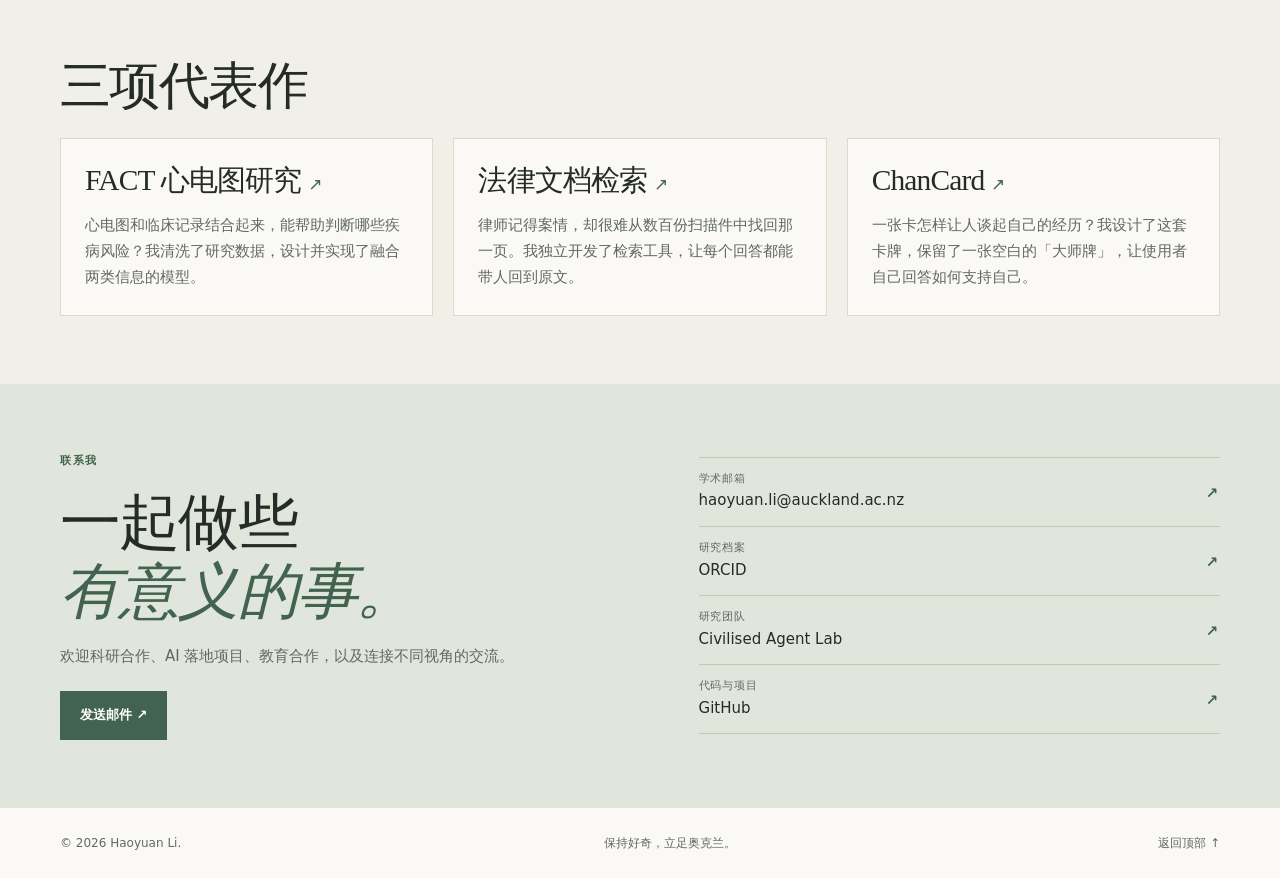
==== commit 15094fce: "Bring About me and expandable experience onto both home pages" ====
--- a/about-zh.html
+++ b/about-zh.html
@@ -1,15 +1,9 @@
-<!DOCTYPE html>
-<html lang="zh-CN">
-<head>
-<meta charset="utf-8"><meta content="width=device-width,initial-scale=1" name="viewport"><meta content="#f8f7f2" name="theme-color"><meta content="Haoyuan (Erickson) Li — 奥克兰的 AI 研究者、开发者与教育者。" name="description"><title>关于我 · Haoyuan Li</title><link href="styles.css?v=sections1" rel="stylesheet">
-</head>
-<body data-page="about">
-<a class="skip" href="#main">跳到正文</a>
-<header class="site-header"><div class="nav-wrap"><a class="brand" href="zh.html">Haoyuan<span> Li.</span></a><button aria-controls="navLinks" aria-expanded="false" class="mobile-menu" id="menuToggle">菜单 <span>☰</span></button><nav aria-label="Main navigation" id="navLinks"><a href="research-zh.html">研究</a><a href="projects-zh.html">产品与工程</a><a href="community-zh.html">教学与交流</a><a href="wellbeing-zh.html">心理与成长</a><a href="about-zh.html" aria-current="page">关于我</a></nav><a class="nav-contact" href="zh.html#contact">联系我 <span>↗</span></a><a aria-label="Switch to English" class="language-switch" href="about.html">EN / 中文</a></div></header>
-<main id="main">
-<div class="page-index wrap"><a href="#about">个人背景与教育</a><a href="#experience">工作与创业</a></div>
-<section class="wrap section" id="about"><div class="section-label">关于我与教育</div><div class="intro-grid"><div><h1 class="section-title">保持好奇，<br><em>也追求实际价值。</em></h1><p class="lead">我喜欢先定义问题，再选择解决方案。</p></div><div class="prose"><p>我探索智能系统如何依据证据推理、解决真实问题并支持人的成长。我的工作连接学术研究、工程实践与共同学习的社群。</p><p data-detail-card="approach">拿到任务时，我先问：我们究竟想弄清什么？什么结果会改变下一步的决定？我喜欢把一个领域的方法带到另一个领域，从认知心理学到机器学习，从学术研究到日常软件。<button type="button" class="detail-trigger inline-detail" data-detail="approach" aria-haspopup="dialog" aria-controls="entry-dialog" aria-label="查看详情 · 律师的检索难题">律师的检索难题<span class="detail-plus" aria-hidden="true">+</span></button></p><p data-detail-card="improve">当事情效果不好时，我习惯沿着过程追溯，定位瓶颈，再用相同材料验证改动。合作中，我重视明确的分工和实际结果，尤其喜欢将模糊需求转化成真正可用的系统。<button type="button" class="detail-trigger inline-detail" data-detail="improve" aria-haspopup="dialog" aria-controls="entry-dialog" aria-label="查看详情 · 同批文档的两次处理">同批文档的两次处理<span class="detail-plus" aria-hidden="true">+</span></button></p><p data-detail-card="connections">我常驻奥克兰，希望通过研究、教学和社群认识合作伙伴。除了 AI，心理学与个人成长也是我长期关注的方向。<button type="button" class="detail-trigger inline-detail" data-detail="connections" aria-haspopup="dialog" aria-controls="entry-dialog" aria-label="查看详情 · 从心理学到 AI">从心理学到 AI<span class="detail-plus" aria-hidden="true">+</span></button></p></div></div>
-<div class="subhead"><h3>教育经历</h3><span>2017 — 至今</span></div><div class="timeline"><article data-detail-card="phd"><time>2026 年 4 月 — 至今</time><div><h4><button type="button" class="detail-trigger" data-detail="phd" aria-haspopup="dialog" aria-controls="entry-dialog" aria-label="查看详情 · 计算机科学博士">计算机科学博士<span class="detail-plus" aria-hidden="true">+</span></button></h4><p>奥克兰大学 · 导师： <a href="https://profiles.auckland.ac.nz/jiamou-liu" rel="noopener noreferrer" target="_blank">Jiamou Liu</a></p><p>AI 心电图分析、多支冠脉缺血检测与血流储备分数预测。</p></div><span class="tag">在读</span></article><article data-detail-card="masters"><time>2023 年 2 月 — 2024 年 11 月</time><div><h4><button type="button" class="detail-trigger" data-detail="masters" aria-haspopup="dialog" aria-controls="entry-dialog" aria-label="查看详情 · 计算机科学硕士">计算机科学硕士<span class="detail-plus" aria-hidden="true">+</span></button></h4><p>奥克兰大学 · 一等荣誉 · 硕士论文 A+</p><p>机器学习、海量数据算法、数据挖掘与软件开发。</p></div></article><article data-detail-card="bachelor"><time>2017 年 9 月 — 2021 年 7 月</time><div><h4><button type="button" class="detail-trigger" data-detail="bachelor" aria-haspopup="dialog" aria-controls="entry-dialog" aria-label="查看详情 · 计算机科学本科">计算机科学本科<span class="detail-plus" aria-hidden="true">+</span></button></h4><p>山东理工大学 · 软件开发与系统设计。</p></div></article><article data-detail-card="exchange"><time>2019 年 8 — 9 月</time><div><h4><button type="button" class="detail-trigger" data-detail="exchange" aria-haspopup="dialog" aria-controls="entry-dialog" aria-label="查看详情 · 交换学习">交换学习<span class="detail-plus" aria-hidden="true">+</span></button></h4><p>印度 Vellore Institute of Technology。</p></div></article></div></section>
-<div class="wrap"><div class="stats-strip"><div data-detail-card="eth"><strong><button type="button" class="detail-trigger" data-detail="eth" aria-haspopup="dialog" aria-controls="entry-dialog" aria-label="查看详情 · 300M+ 已发表研究数据集中的链上交易">300M+</button></strong><span class="stat-caption">已发表研究数据集中的链上交易<span class="detail-plus" aria-hidden="true">+</span></span></div><div data-detail-card="atlas"><strong><button type="button" class="detail-trigger" data-detail="atlas" aria-haspopup="dialog" aria-controls="entry-dialog" aria-label="查看详情 · 102 独立研究的 AI 应用案例">102</button></strong><span class="stat-caption">独立研究的 AI 应用案例<span class="detail-plus" aria-hidden="true">+</span></span></div><div data-detail-card="legal"><strong><button type="button" class="detail-trigger" data-detail="legal" aria-haspopup="dialog" aria-controls="entry-dialog" aria-label="查看详情 · 12–72 天 原文档处理预计耗时，改造后缩短至十几个小时">12–72 天</button></strong><span class="stat-caption">原文档处理预计耗时，改造后缩短至十几个小时<span class="detail-plus" aria-hidden="true">+</span></span></div><div data-detail-card="horizon"><strong><button type="button" class="detail-trigger" data-detail="horizon" aria-haspopup="dialog" aria-controls="entry-dialog" aria-label="查看详情 · 400+ 社群活动累计参与人次（估计）">400+</button></strong><span class="stat-caption">社群活动累计参与人次（估计）<span class="detail-plus" aria-hidden="true">+</span></span></div></div></div>
-<section class="wrap section" id="experience"><div class="section-label">工作与创业</div><div class="section-head"><h2>角色、 <em>责任</em><br>与成长。</h2><p>科研、教学、产品交付与独立创业。</p></div><div class="timeline"><article><time>2026 — 至今</time><div><h4><a href="community-zh.html#future-academy-team">Future Academy · 创始团队成员 ↗</a></h4></div><span class="tag">进行中</span></article><article data-detail-card="consultant"><time>2026 — 至今</time><div><h4><button type="button" class="detail-trigger" data-detail="consultant" aria-haspopup="dialog" aria-controls="entry-dialog" aria-label="查看详情 · 独立 AI 开发者与顾问">独立 AI 开发者与顾问<span class="detail-plus" aria-hidden="true">+</span></button></h4><p>文档智能、个人知识系统、工作流设计与工程实现。</p></div></article><article data-detail-card="mentoring"><time>连续三年</time><div><h4><button type="button" class="detail-trigger" data-detail="mentoring" aria-haspopup="dialog" aria-controls="entry-dialog" aria-label="查看详情 · 奥克兰大学 · Professional Casual – Student Advice">奥克兰大学 · Professional Casual – Student Advice<span class="detail-plus" aria-hidden="true">+</span></button></h4><p>每期指导约 3–5 名西南大学来访学生。2026 年，我用 UK Biobank 数据设计机器学习课题，带学生完成模型训练，小组获得当期一等奖。</p></div></article><article data-detail-card="marker"><time>2024 年 7 — 11 月</time><div><h4><button type="button" class="detail-trigger" data-detail="marker" aria-haspopup="dialog" aria-controls="entry-dialog" aria-label="查看详情 · 奥克兰大学 · CS367 Marker">奥克兰大学 · CS367 Marker<span class="detail-plus" aria-hidden="true">+</span></button></h4><p>为约 40 名本科生批改每周作业并提供反馈。</p></div></article><article data-detail-card="studio"><time>本科期间</time><div><h4><button type="button" class="detail-trigger" data-detail="studio" aria-haspopup="dialog" aria-controls="entry-dialog" aria-label="查看详情 · 个人软件工作室">个人软件工作室<span class="detail-plus" aria-hidden="true">+</span></button></h4><p>大二暑假在酒店做前台时，我发现存酒标签常和纸本记录对不上，便向老板提议，独立开发了存酒管理系统。</p></div></article></div></section>
-</main><footer class="wrap"><span>© <span id="year">2026</span> Haoyuan Li.</span><span>保持好奇，立足奥克兰。</span><a href="zh.html#contact">联系我</a><a href="#main">返回顶部 ↑</a></footer><dialog id="entry-dialog" aria-labelledby="detail-title"><div class="detail-panel"><div class="detail-bar"><span id="detail-section" class="label"></span><button type="button" id="detail-close" autofocus="autofocus">关闭</button></div><h2 id="detail-title"></h2><div id="detail-body"></div></div></dialog><script src="details.zh.js" defer></script><script defer src="script.js?v=sections1"></script></body></html>+<!doctype html>
+<html lang="zh-CN"><head>
+<meta charset="utf-8"><title>关于我 · Haoyuan Li</title>
+<script>
+  const anchor = ['#education', '#experience', '#highlights'].includes(location.hash) ? location.hash : '#about';
+  location.replace('zh.html' + location.search + anchor);
+</script>
+<meta http-equiv="refresh" content="0;url=zh.html#about">
+</head><body><a href="zh.html#about">关于我</a></body></html>
